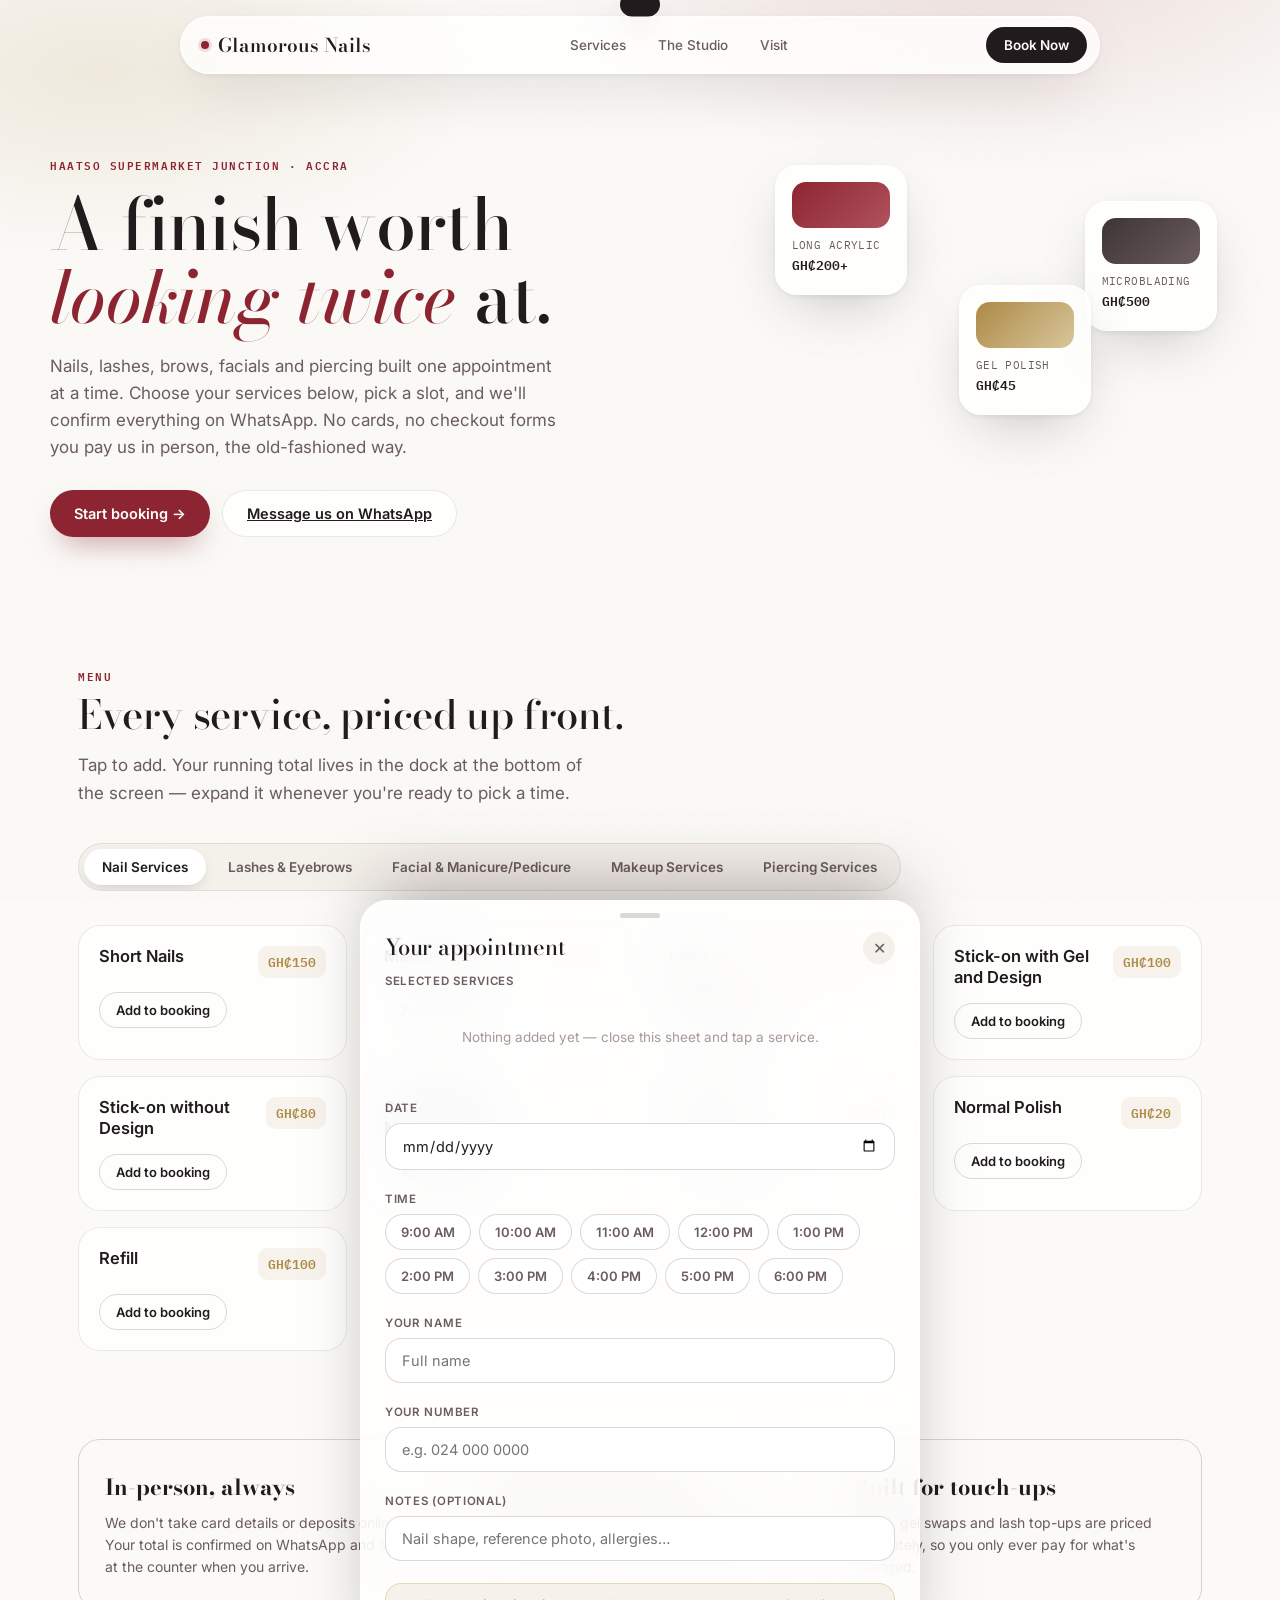
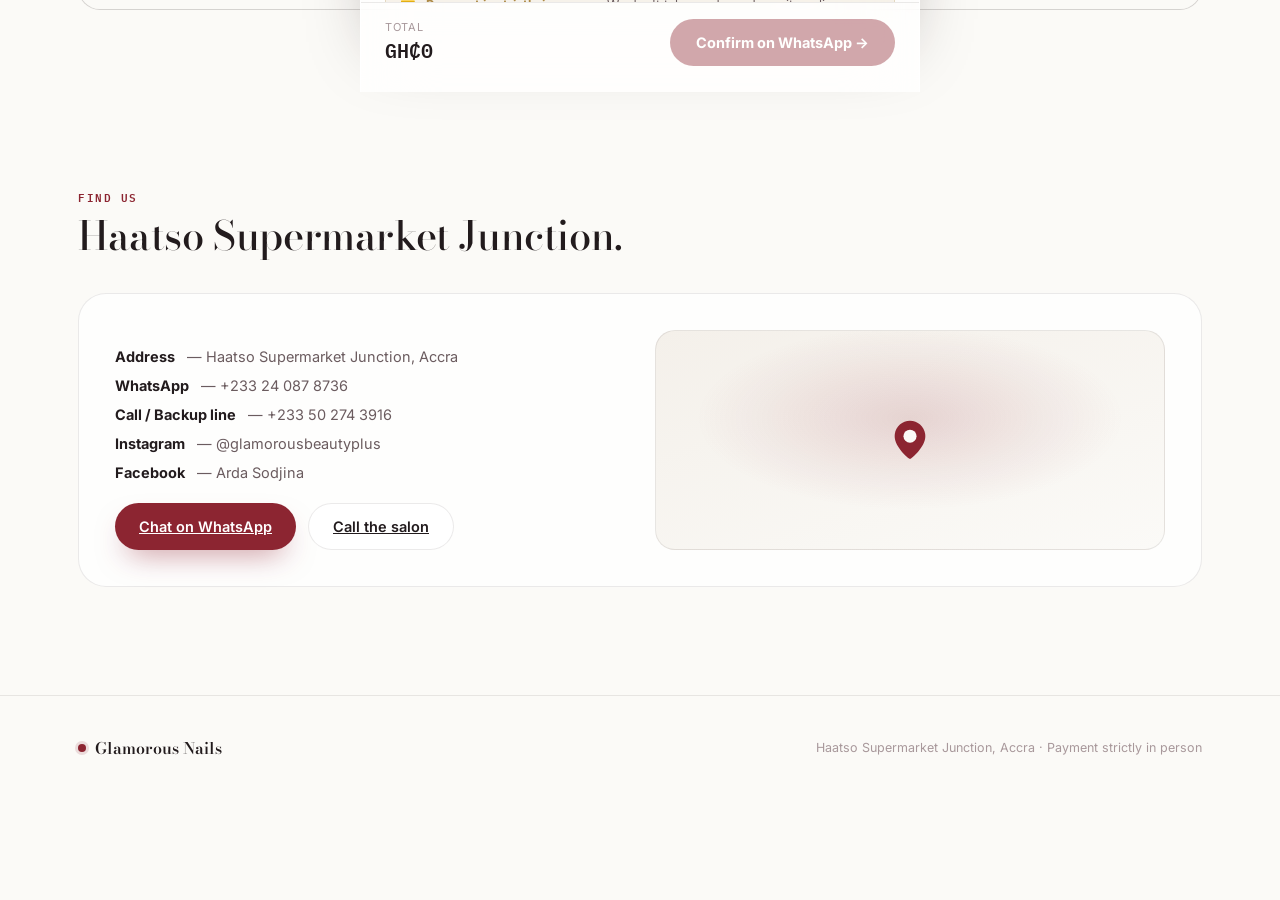
==== index.html @ 8084a193 "Add files via upload" ====
<!DOCTYPE html>
<html lang="en">
<head>
<meta charset="UTF-8">
<meta name="viewport" content="width=device-width, initial-scale=1, viewport-fit=cover">
<title>Glamorous Nails — Haatso, Accra</title>
<meta name="description" content="Book nails, lashes, brows, facials, makeup and piercing at Glamorous Nails, Haatso Supermarket Junction. Payment strictly in person.">
<link rel="manifest" href="manifest.json">
<meta name="theme-color" content="#FBFAF7">
<link rel="icon" href="icon.svg" type="image/svg+xml">
<link rel="stylesheet" href="styles.css">
</head>
<body>
<div class="mica-field"></div>

<nav class="nav">
  <div class="nav-capsule">
    <div class="brand"><span class="dot"></span>Glamorous Nails</div>
    <ul class="nav-links">
      <li><a href="#services">Services</a></li>
      <li><a href="#studio">The Studio</a></li>
      <li><a href="#visit">Visit</a></li>
    </ul>
    <button class="nav-cta" onclick="document.getElementById('services').scrollIntoView({behavior:'smooth'})">Book Now</button>
  </div>
</nav>

<main>
  <section class="hero wrap">
    <div class="hero-grid">
      <div>
        <span class="eyebrow">Haatso Supermarket Junction · Accra</span>
        <h1 class="h-display">A finish worth <em>looking twice</em> at.</h1>
        <p class="p-lede">Nails, lashes, brows, facials and piercing built one appointment at a time. Choose your services below, pick a slot, and we'll confirm everything on WhatsApp. No cards, no checkout forms you pay us in person, the old-fashioned way.</p>
        <div class="hero-actions">
          <button class="btn btn-primary" onclick="document.getElementById('services').scrollIntoView({behavior:'smooth'})">Start booking →</button>
          <a class="btn btn-ghost" id="heroWhatsapp" href="#" target="_blank" rel="noopener">Message us on WhatsApp</a>
        </div>
      </div>
      <div class="swatch-stage" aria-hidden="true">
        <div class="swatch s1">
          <div class="cap" style="background:linear-gradient(135deg,#8C2531,#B0525C)"></div>
          <div class="lbl">LONG ACRYLIC</div>
          <div class="prc">GH₵200+</div>
        </div>
        <div class="swatch s2">
          <div class="cap" style="background:linear-gradient(135deg,#AD8A46,#D8C69C)"></div>
          <div class="lbl">GEL POLISH</div>
          <div class="prc">GH₵45</div>
        </div>
        <div class="swatch s3">
          <div class="cap" style="background:linear-gradient(135deg,#3E3436,#6B5C5F)"></div>
          <div class="lbl">MICROBLADING</div>
          <div class="prc">GH₵500</div>
        </div>
      </div>
    </div>
  </section>

  <section class="section" id="services">
    <div class="wrap">
      <div class="section-head">
        <span class="eyebrow">Menu</span>
        <h2 class="h-display">Every service, priced up front.</h2>
        <p class="p-lede">Tap to add. Your running total lives in the dock at the bottom of the screen — expand it whenever you're ready to pick a time.</p>
      </div>
      <div class="segmented" id="categoryTabs" role="tablist"></div>
      <div class="service-grid" id="serviceGrid"></div>
    </div>
  </section>

  <section class="section" id="studio" style="padding-top:0;">
    <div class="wrap">
      <div class="strip">
        <div>
          <h4>In-person, always</h4>
          <p>We don't take card details or deposits online. Your total is confirmed on WhatsApp and settled at the counter when you arrive.</p>
        </div>
        <div>
          <h4>One chair, your pace</h4>
          <p>Appointments are booked in named time slots so you're never waiting behind a queue of walk-ins.</p>
        </div>
        <div>
          <h4>Built for touch-ups</h4>
          <p>Refills, gel swaps and lash top-ups are priced separately, so you only ever pay for what's changed.</p>
        </div>
      </div>
    </div>
  </section>

  <section class="section" id="visit">
    <div class="wrap">
      <div class="section-head">
        <span class="eyebrow">Find us</span>
        <h2 class="h-display">Haatso Supermarket Junction.</h2>
      </div>
      <div class="loc-card">
        <div>
          <ul class="loc-list">
            <li><b>Address</b> — Haatso Supermarket Junction, Accra</li>
            <li><b>WhatsApp</b> — +233 24 087 8736</li>
            <li><b>Call / Backup line</b> — +233 50 274 3916</li>
            <li><b>Instagram</b> — @glamorousbeautyplus</li>
            <li><b>Facebook</b> — Arda Sodjina</li>
          </ul>
          <div class="hero-actions" style="margin-top:22px;">
            <a class="btn btn-primary" id="visitWhatsapp" href="#" target="_blank" rel="noopener">Chat on WhatsApp</a>
            <a class="btn btn-ghost" id="visitCall" href="#">Call the salon</a>
          </div>
        </div>
        <div class="pin-graphic">
          <svg width="46" height="46" viewBox="0 0 24 24" fill="none" aria-hidden="true">
            <path d="M12 2C7.6 2 4 5.6 4 10c0 5.6 7 11.3 7.3 11.5a1 1 0 0 0 1.4 0C13 21.3 20 15.6 20 10c0-4.4-3.6-8-8-8z" fill="#8C2531"/>
            <circle cx="12" cy="10" r="3.4" fill="#FBFAF7"/>
          </svg>
        </div>
      </div>
    </div>
  </section>
</main>

<footer>
  <div class="wrap foot-row">
    <div class="brand" style="font-size:16px;"><span class="dot"></span>Glamorous Nails</div>
    <small>Haatso Supermarket Junction, Accra · Payment strictly in person</small>
  </div>
</footer>

<!-- Vanity Dock: collapsed pill -->
<div class="dock-wrap">
  <div class="dock" id="dock" hidden>
    <div class="dock-info">
      <span class="count" id="dockCount">0 services</span>
      <span class="total" id="dockTotal">GH₵0</span>
    </div>
    <button class="dock-cta" id="dockOpen">Review &amp; book</button>
  </div>
</div>

<!-- Booking sheet -->
<div class="sheet-scrim" id="scrim"></div>
<div class="sheet" id="sheet" role="dialog" aria-modal="true" aria-label="Book your appointment">
  <div class="sheet-handle"></div>
  <div class="sheet-head">
    <h3 class="h-display">Your appointment</h3>
    <button class="sheet-close" id="sheetClose" aria-label="Close">✕</button>
  </div>
  <div class="sheet-body">
    <div>
      <span class="field-label">Selected services</span>
      <div class="selected-list" id="selectedList"></div>
    </div>

    <div>
      <span class="field-label">Date</span>
      <input class="field-input" type="date" id="dateInput">
      <div id="dateWarning" style="display:none;color:#8C2531;font-size:12.5px;margin-top:8px;">This date is closed — please pick another.</div>
    </div>

    <div>
      <span class="field-label">Time</span>
      <div class="chip-row" id="timeChips"></div>
    </div>

    <div>
      <span class="field-label">Your name</span>
      <input class="field-input" type="text" id="nameInput" placeholder="Full name">
    </div>

    <div>
      <span class="field-label">Your number</span>
      <input class="field-input" type="tel" id="phoneInput" placeholder="e.g. 024 000 0000">
    </div>

    <div>
      <span class="field-label">Notes (optional)</span>
      <input class="field-input" type="text" id="notesInput" placeholder="Nail shape, reference photo, allergies…">
    </div>

    <div class="pay-note"><span>💳</span><span><b>Payment is strictly in person.</b> We don't take cards or deposits online — settle up at the counter when you arrive.</span></div>
  </div>
  <div class="sheet-foot">
    <div class="sheet-total">
      <span class="lbl">Total</span>
      <span class="amt" id="sheetTotal">GH₵0</span>
    </div>
    <button class="confirm-btn" id="confirmBtn" disabled>Confirm on WhatsApp →</button>
  </div>
</div>

<div class="toast" id="toast"></div>

<script src="data.js"></script>
<script src="app.js"></script>
</body>
</html>
---- styles.css ----
/* ==========================================================================
   GLAMOROUS NAILS — Design tokens
   Base: porcelain white (Windows 11 Mica, lit not dark)
   Chrome: macOS vibrancy + iOS sheets (blur, hairline borders, spring easing)
   Touch targets: Android Material You (soft pill geometry, tonal ripple)
   Signature: The Vanity Dock — a Dynamic-Island-style pill that expands
   into the full booking sheet.
   ========================================================================== */

@import url('https://fonts.googleapis.com/css2?family=Bodoni+Moda:ital,opsz,wght@0,6..96,400;0,6..96,500;0,6..96,600;0,6..96,700;1,6..96,500&family=Inter:wght@400;500;600;700&family=IBM+Plex+Mono:wght@500;600&display=swap');

:root{
  /* --- color: porcelain + lacquer + antique gold --- */
  --porcelain:      #FBFAF7;
  --porcelain-dim:  #F4F0EA;
  --ink:            #221B1D;
  --ink-soft:       #6B5C5F;
  --ink-faint:      #A8989B;
  --lacquer:        #8C2531;   /* the one bold accent — a lacquer bottle cap */
  --lacquer-dim:    #B0525C;
  --gold:           #AD8A46;
  --gold-soft:      #D8C69C;
  --line:           rgba(34,27,29,0.09);
  --line-strong:    rgba(34,27,29,0.16);

  /* --- glass / mica surfaces (light) --- */
  --glass-fill:     rgba(255,255,255,0.62);
  --glass-fill-2:   rgba(255,255,255,0.78);
  --glass-border:   rgba(255,255,255,0.9);
  --glass-shadow:   0 20px 60px -20px rgba(34,20,22,0.28), 0 2px 8px -2px rgba(34,20,22,0.10);

  /* --- type --- */
  --font-display: 'Bodoni Moda', 'Times New Roman', serif;
  --font-body: 'Inter', -apple-system, BlinkMacSystemFont, 'Segoe UI', sans-serif;
  --font-mono: 'IBM Plex Mono', ui-monospace, monospace;

  /* --- motion: iOS spring-flavoured cubic beziers --- */
  --ease-spring: cubic-bezier(0.2, 0, 0, 1);
  --ease-out: cubic-bezier(0.16, 1, 0.3, 1);

  --radius-pill: 999px;
  --radius-card: 22px;
  --radius-sheet: 28px;
}

*{ box-sizing:border-box; -webkit-tap-highlight-color: transparent; }
html{ scroll-behavior:smooth; }
body{
  margin:0;
  background: var(--porcelain);
  color: var(--ink);
  font-family: var(--font-body);
  -webkit-font-smoothing: antialiased;
  overflow-x:hidden;
}
img{ max-width:100%; display:block; }
button{ font-family:inherit; cursor:pointer; }
a{ color:inherit; }

@media (prefers-reduced-motion: reduce){
  *{ animation-duration: 0.001ms !important; animation-iteration-count:1 !important; transition-duration:0.001ms !important; scroll-behavior:auto !important; }
}

/* ---------- ambient Mica backdrop ---------- */
.mica-field{
  position: fixed; inset:0; z-index:-1; pointer-events:none;
  background:
    radial-gradient(60% 42% at 78% -6%, rgba(202,150,150,0.28), transparent 60%),
    radial-gradient(50% 34% at 8% 8%, rgba(173,138,70,0.14), transparent 60%),
    var(--porcelain);
}
.mica-field::after{
  content:"";
  position:absolute; inset:0;
  opacity:0.035;
  background-image:url("data:image/svg+xml,%3Csvg xmlns='http://www.w3.org/2000/svg' width='120' height='120'%3E%3Cfilter id='n'%3E%3CfeTurbulence type='fractalNoise' baseFrequency='0.9' numOctaves='2' stitchTiles='stitch'/%3E%3C/filter%3E%3Crect width='100%25' height='100%25' filter='url(%23n)'/%3E%3C/svg%3E");
  mix-blend-mode:multiply;
}

/* ---------- layout helpers ---------- */
.wrap{ max-width:1180px; margin:0 auto; padding:0 28px; }
.eyebrow{
  font-family:var(--font-mono); font-size:11px; letter-spacing:0.14em; text-transform:uppercase;
  color:var(--lacquer); font-weight:600;
}
.h-display{ font-family:var(--font-display); font-weight:500; letter-spacing:-0.01em; line-height:1.02; }
.p-lede{ color:var(--ink-soft); font-size:17px; line-height:1.6; max-width:46ch; }

/* ---------- nav: macOS menu-bar vibrancy capsule ---------- */
.nav{
  position:sticky; top:0; z-index:60;
  display:flex; align-items:center; justify-content:center;
  padding:16px 0;
}
.nav-capsule{
  width:100%; max-width:920px; margin:0 20px;
  display:flex; align-items:center; justify-content:space-between;
  gap:18px;
  padding:10px 12px 10px 20px;
  background: var(--glass-fill-2);
  backdrop-filter: blur(30px) saturate(210%);
  -webkit-backdrop-filter: blur(30px) saturate(210%);
  border:1px solid var(--glass-border);
  border-radius: var(--radius-pill);
  box-shadow: var(--glass-shadow);
}
.brand{ display:flex; align-items:center; gap:9px; font-family:var(--font-display); font-size:19px; font-weight:600; }
.brand .dot{ width:8px; height:8px; border-radius:50%; background:var(--lacquer); box-shadow:0 0 0 3px rgba(140,37,49,0.14); }
.nav-links{ display:flex; gap:4px; list-style:none; margin:0; padding:0; }
.nav-links a{
  display:block; padding:9px 14px; border-radius:var(--radius-pill);
  font-size:13.5px; font-weight:500; color:var(--ink-soft); text-decoration:none;
  transition: background .25s var(--ease-spring), color .25s var(--ease-spring);
}
.nav-links a:hover{ background:rgba(34,27,29,0.06); color:var(--ink); }
.nav-cta{
  font-size:13.5px; font-weight:600; padding:10px 18px; border-radius:var(--radius-pill);
  background:var(--ink); color:var(--porcelain); border:none;
  transition: transform .2s var(--ease-spring), background .2s;
}
.nav-cta:hover{ background:var(--lacquer); transform:translateY(-1px); }
@media (max-width:760px){ .nav-links{ display:none; } }

/* ---------- hero ---------- */
.hero{ padding:64px 0 40px; position:relative; }
.hero-grid{ display:grid; grid-template-columns:1.15fr 0.85fr; gap:40px; align-items:center; }
@media (max-width:900px){ .hero-grid{ grid-template-columns:1fr; } }
.hero h1{ font-size:clamp(40px,6vw,72px); margin:14px 0 18px; }
.hero h1 em{ font-style:italic; color:var(--lacquer); }
.hero-actions{ display:flex; gap:12px; margin-top:28px; flex-wrap:wrap; }

.btn{
  border:none; border-radius:var(--radius-pill); font-weight:600; font-size:14.5px;
  padding:14px 24px; display:inline-flex; align-items:center; gap:8px;
  transition: transform .22s var(--ease-spring), box-shadow .22s var(--ease-spring), background .2s;
}
.btn-primary{ background:var(--lacquer); color:#fff; box-shadow:0 14px 30px -12px rgba(140,37,49,0.55); }
.btn-primary:hover{ transform:translateY(-2px); box-shadow:0 18px 34px -12px rgba(140,37,49,0.6); }
.btn-ghost{ background:var(--glass-fill-2); color:var(--ink); border:1px solid var(--line); }
.btn-ghost:hover{ background:#fff; }

/* swatch stack — signature hero ornament: nail polish caps as chips */
.swatch-stage{ position:relative; height:360px; }
.swatch{
  position:absolute; width:132px; padding:16px 16px 18px;
  background:var(--glass-fill-2); border:1px solid var(--glass-border);
  border-radius:var(--radius-card); backdrop-filter:blur(24px) saturate(200%);
  -webkit-backdrop-filter:blur(24px) saturate(200%);
  box-shadow:var(--glass-shadow);
  animation: float 7s var(--ease-spring) infinite;
}
.swatch .cap{ width:100%; height:46px; border-radius:14px; margin-bottom:10px; }
.swatch .lbl{ font-family:var(--font-mono); font-size:10.5px; letter-spacing:.04em; color:var(--ink-soft); }
.swatch .prc{ font-family:var(--font-mono); font-size:12.5px; font-weight:600; margin-top:2px; }
.swatch.s1{ top:0; left:6%; z-index:3; }
.swatch.s2{ top:120px; left:44%; z-index:2; animation-delay:1.4s; }
.swatch.s3{ top:36px; left:70%; z-index:1; animation-delay:2.7s; }
@keyframes float{ 0%,100%{ transform:translateY(0) rotate(-2deg);} 50%{ transform:translateY(-10px) rotate(1deg);} }

/* ---------- section shell ---------- */
.section{ padding:88px 0; }
.section-head{ margin-bottom:36px; max-width:640px; }
.section-head h2{ font-size:clamp(28px,3.4vw,40px); margin:10px 0 12px; }

/* ---------- segmented control (iOS) for categories ---------- */
.segmented{
  display:flex; gap:4px; padding:5px; width:max-content; max-width:100%; overflow-x:auto;
  background:var(--porcelain-dim); border:1px solid var(--line);
  border-radius:var(--radius-pill); margin-bottom:34px;
}
.segmented button{
  border:none; background:transparent; padding:10px 18px; border-radius:var(--radius-pill);
  font-size:13.5px; font-weight:600; color:var(--ink-soft); white-space:nowrap;
  transition: background .28s var(--ease-spring), color .28s var(--ease-spring), box-shadow .28s;
}
.segmented button.active{ background:#fff; color:var(--ink); box-shadow:0 6px 16px -6px rgba(34,20,22,0.22); }

/* ---------- service cards (Mica card + Material pill actions) ---------- */
.service-grid{ display:grid; grid-template-columns:repeat(auto-fill,minmax(258px,1fr)); gap:16px; }
.card{
  background:var(--glass-fill-2); border:1px solid var(--line);
  border-radius:var(--radius-card); padding:20px;
  display:flex; flex-direction:column; gap:14px;
  transition: transform .3s var(--ease-spring), box-shadow .3s var(--ease-spring), border-color .3s;
}
.card:hover{ transform:translateY(-3px); box-shadow:var(--glass-shadow); border-color:transparent; }
.card-top{ display:flex; justify-content:space-between; align-items:flex-start; gap:10px; }
.card h3{ font-size:16.5px; margin:0; font-weight:600; line-height:1.3; }
.card .note{ font-size:12px; color:var(--ink-faint); margin-top:2px; }
.price-tag{
  font-family:var(--font-mono); font-weight:600; font-size:13px; color:var(--gold);
  background:rgba(173,138,70,0.10); padding:5px 10px; border-radius:10px; white-space:nowrap;
}
.card-add{
  align-self:flex-start; border:1px solid var(--line-strong); background:transparent;
  color:var(--ink); font-weight:600; font-size:13px; padding:9px 16px;
  border-radius:var(--radius-pill);
  transition: all .25s var(--ease-spring);
}
.card-add:hover{ background:var(--ink); color:#fff; border-color:var(--ink); }
.card-add.added{ background:var(--lacquer); border-color:var(--lacquer); color:#fff; }

/* ---------- about / signature strip ---------- */
.strip{
  display:grid; grid-template-columns:repeat(3,1fr); gap:1px;
  background:var(--line); border-radius:var(--radius-card); overflow:hidden; border:1px solid var(--line);
}
@media (max-width:760px){ .strip{ grid-template-columns:1fr; } }
.strip > div{ background:var(--porcelain); padding:30px 26px; }
.strip h4{ font-family:var(--font-display); font-size:22px; margin:0 0 8px; }
.strip p{ color:var(--ink-soft); font-size:14px; line-height:1.6; margin:0; }

/* ---------- location ---------- */
.loc-card{
  background:var(--glass-fill-2); border:1px solid var(--line); border-radius:var(--radius-sheet);
  padding:36px; display:grid; grid-template-columns:1fr 1fr; gap:30px; align-items:center;
}
@media (max-width:760px){ .loc-card{ grid-template-columns:1fr; } }
.loc-list{ list-style:none; margin:18px 0 0; padding:0; display:flex; flex-direction:column; gap:12px; }
.loc-list li{ display:flex; gap:12px; align-items:flex-start; font-size:14.5px; color:var(--ink-soft); }
.loc-list b{ color:var(--ink); }
.pin-graphic{
  height:220px; border-radius:20px;
  background:
    radial-gradient(60% 60% at 50% 40%, rgba(140,37,49,0.16), transparent 70%),
    linear-gradient(160deg, var(--porcelain-dim), var(--porcelain));
  border:1px solid var(--line);
  display:flex; align-items:center; justify-content:center;
}

/* ---------- footer ---------- */
footer{ padding:40px 0 140px; border-top:1px solid var(--line); margin-top:20px; }
.foot-row{ display:flex; justify-content:space-between; align-items:center; flex-wrap:wrap; gap:14px; }
.foot-row small{ color:var(--ink-faint); font-size:12.5px; }

/* ==========================================================================
   THE VANITY DOCK — signature element
   Collapsed: Dynamic-Island-style pill, bottom-center, always on top.
   Expanded: full-height iOS sheet with macOS vibrancy + Mica surface,
   Material-You rounded time chips inside.
   ========================================================================== */
.dock-wrap{ position:fixed; left:0; right:0; bottom:18px; z-index:80; display:flex; justify-content:center; pointer-events:none; }
.dock{
  pointer-events:auto;
  display:flex; align-items:center; gap:14px;
  background: rgba(24,18,19,0.86);
  color:#fff;
  backdrop-filter: blur(24px) saturate(180%);
  -webkit-backdrop-filter: blur(24px) saturate(180%);
  border:1px solid rgba(255,255,255,0.12);
  border-radius: var(--radius-pill);
  padding:10px 10px 10px 20px;
  box-shadow: 0 24px 50px -16px rgba(0,0,0,0.5);
  transition: all .45s var(--ease-spring);
  max-width: min(94vw, 420px);
}
.dock-info{ display:flex; flex-direction:column; line-height:1.25; }
.dock-info .count{ font-size:13px; font-weight:600; }
.dock-info .total{ font-family:var(--font-mono); font-size:12px; color:var(--gold-soft); }
.dock-cta{
  background:var(--lacquer); color:#fff; border:none; border-radius:var(--radius-pill);
  padding:11px 18px; font-weight:600; font-size:13px; white-space:nowrap;
  transition: transform .2s var(--ease-spring), background .2s;
}
.dock-cta:hover{ background:var(--lacquer-dim); transform:translateY(-1px); }
.dock[hidden]{ display:none; }

/* sheet overlay */
.sheet-scrim{
  position:fixed; inset:0; z-index:90; background:rgba(20,14,15,0.42);
  backdrop-filter:blur(3px); opacity:0; pointer-events:none; transition:opacity .35s var(--ease-out);
}
.sheet-scrim.open{ opacity:1; pointer-events:auto; }
.sheet{
  position:fixed; left:50%; bottom:0; z-index:95;
  width:min(560px, 100vw);
  transform:translate(-50%, 100%);
  transition: transform .48s var(--ease-spring);
  max-height:88vh; display:flex; flex-direction:column;
  background: var(--glass-fill-2);
  backdrop-filter: blur(34px) saturate(210%);
  -webkit-backdrop-filter: blur(34px) saturate(210%);
  border:1px solid rgba(255,255,255,0.7);
  border-bottom:none;
  border-radius: var(--radius-sheet) var(--radius-sheet) 0 0;
  box-shadow: 0 -30px 70px -20px rgba(34,20,22,0.35);
}
.sheet.open{ transform:translate(-50%, 0); }
.sheet-handle{ width:40px; height:5px; border-radius:3px; background:var(--line-strong); margin:12px auto 4px; }
.sheet-head{ display:flex; justify-content:space-between; align-items:center; padding:10px 24px 4px; }
.sheet-head h3{ font-family:var(--font-display); font-size:22px; margin:0; }
.sheet-close{ background:var(--porcelain-dim); border:none; width:32px; height:32px; border-radius:50%; font-size:16px; color:var(--ink-soft); }
.sheet-body{ overflow-y:auto; padding:6px 24px 24px; display:flex; flex-direction:column; gap:22px; }

.selected-list{ display:flex; flex-direction:column; gap:8px; }
.selected-row{
  display:flex; justify-content:space-between; align-items:center; gap:10px;
  padding:10px 14px; background:rgba(255,255,255,0.55); border:1px solid var(--line);
  border-radius:16px; font-size:13.5px;
}
.selected-row .rm{ background:none; border:none; color:var(--ink-faint); font-size:15px; padding:2px 6px; }
.field-label{ font-size:11.5px; font-weight:600; letter-spacing:.06em; text-transform:uppercase; color:var(--ink-soft); margin-bottom:8px; display:block; }
.field-input{
  width:100%; border:1px solid var(--line-strong); background:#fff; border-radius:16px;
  padding:13px 16px; font-size:14.5px; font-family:var(--font-body); color:var(--ink);
}
.field-input:focus{ outline:2px solid var(--lacquer); outline-offset:1px; }

.chip-row{ display:flex; flex-wrap:wrap; gap:8px; }
.chip{
  border:1px solid var(--line-strong); background:#fff; color:var(--ink-soft);
  border-radius:var(--radius-pill); padding:9px 15px; font-size:13px; font-weight:600;
  transition: all .22s var(--ease-spring);
}
.chip.active{ background:var(--ink); border-color:var(--ink); color:#fff; }
.chip:disabled{ opacity:0.35; text-decoration:line-through; cursor:not-allowed; }

.pay-note{
  display:flex; gap:10px; align-items:flex-start; font-size:12.5px; color:var(--ink-soft);
  background:rgba(173,138,70,0.10); border:1px solid rgba(173,138,70,0.25);
  padding:12px 14px; border-radius:16px; line-height:1.5;
}
.pay-note b{ color:var(--gold); }

.sheet-foot{ display:flex; justify-content:space-between; align-items:center; padding:16px 24px 26px; border-top:1px solid var(--line); }
.sheet-total{ display:flex; flex-direction:column; }
.sheet-total .lbl{ font-size:11px; color:var(--ink-faint); text-transform:uppercase; letter-spacing:.06em; }
.sheet-total .amt{ font-family:var(--font-mono); font-size:20px; font-weight:600; }
.confirm-btn{
  background:var(--lacquer); color:#fff; border:none; border-radius:var(--radius-pill);
  padding:15px 26px; font-weight:700; font-size:14.5px; display:flex; align-items:center; gap:8px;
  transition: transform .22s var(--ease-spring), box-shadow .22s;
  box-shadow:0 16px 30px -12px rgba(140,37,49,0.55);
}
.confirm-btn:hover{ transform:translateY(-2px); }
.confirm-btn:disabled{ opacity:0.4; box-shadow:none; transform:none; cursor:not-allowed; }

/* toast */
.toast{
  position:fixed; left:50%; top:26px; transform:translate(-50%,-140%);
  background:var(--ink); color:#fff; padding:12px 20px; border-radius:var(--radius-pill);
  font-size:13.5px; font-weight:500; z-index:120; box-shadow:0 14px 30px -10px rgba(0,0,0,0.4);
  transition: transform .4s var(--ease-spring);
}
.toast.show{ transform:translate(-50%,0); }

.empty-note{ font-size:13.5px; color:var(--ink-faint); text-align:center; padding:20px 0; }
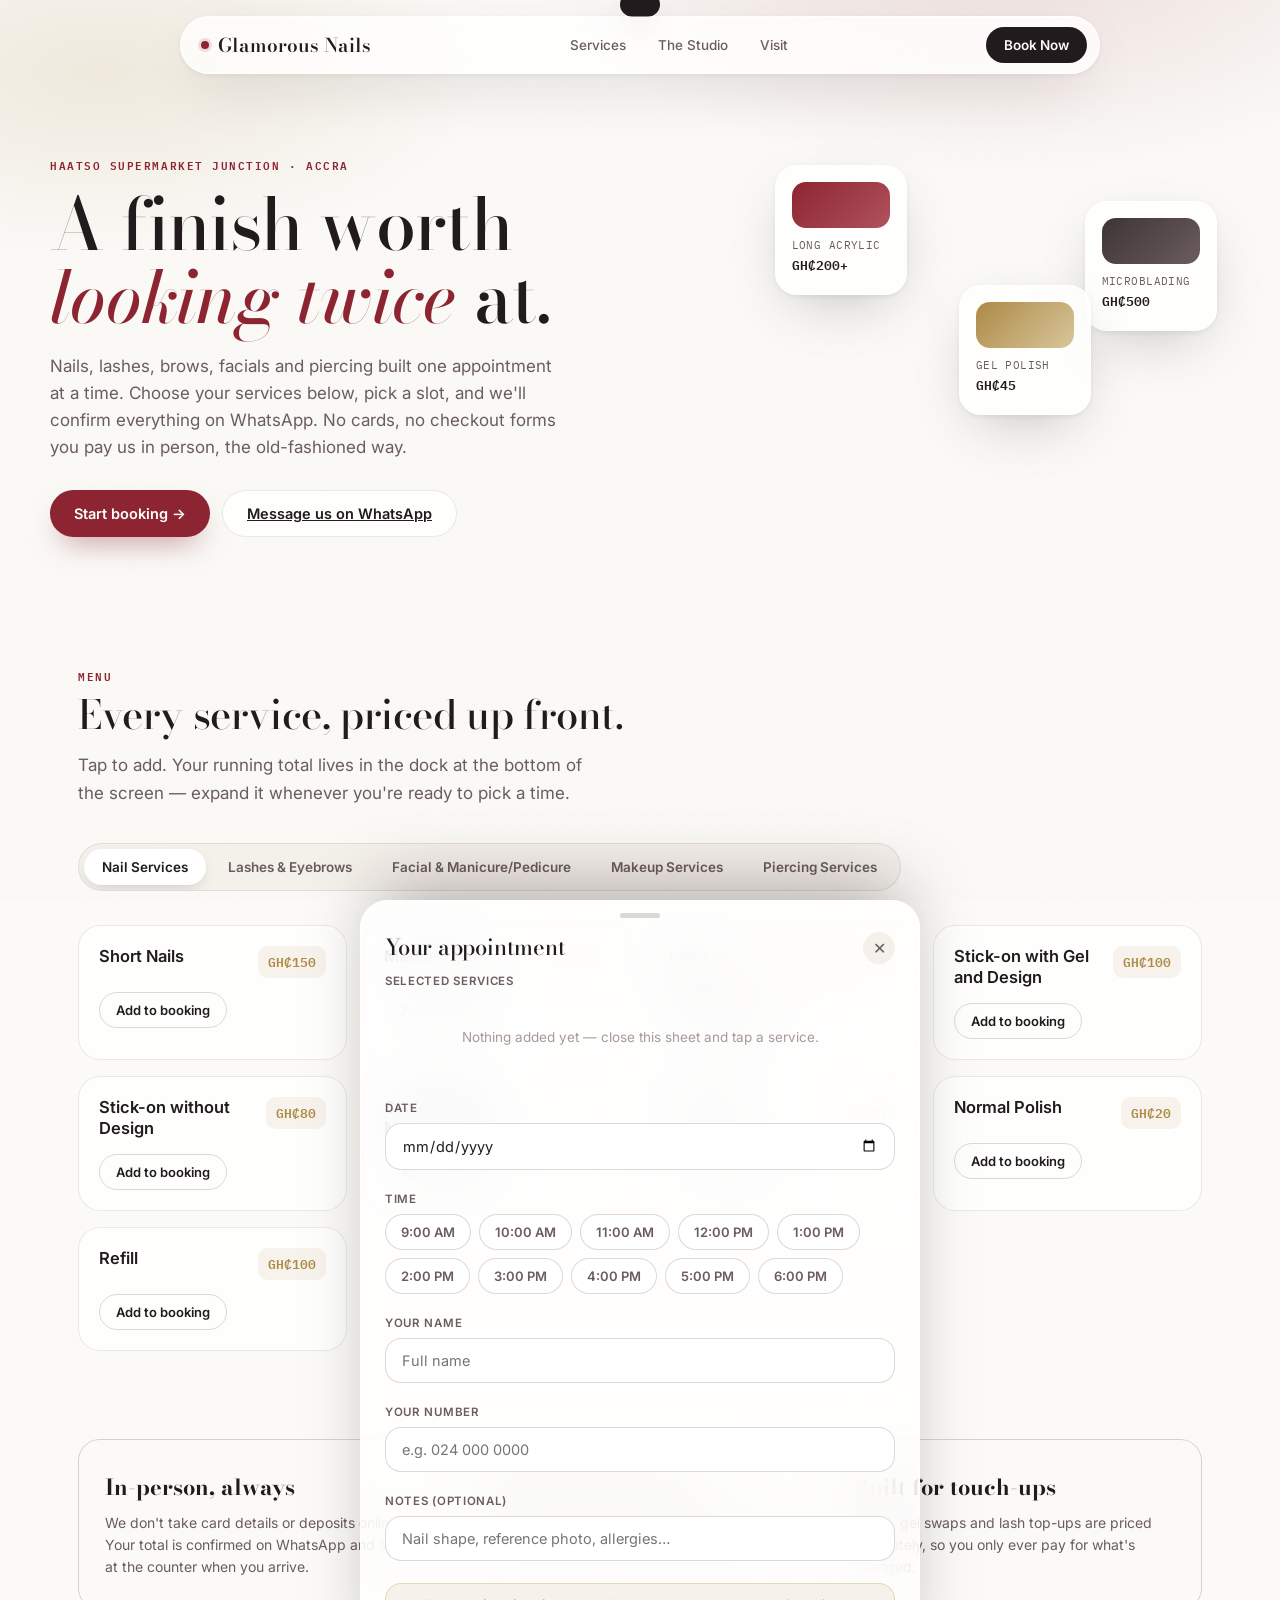
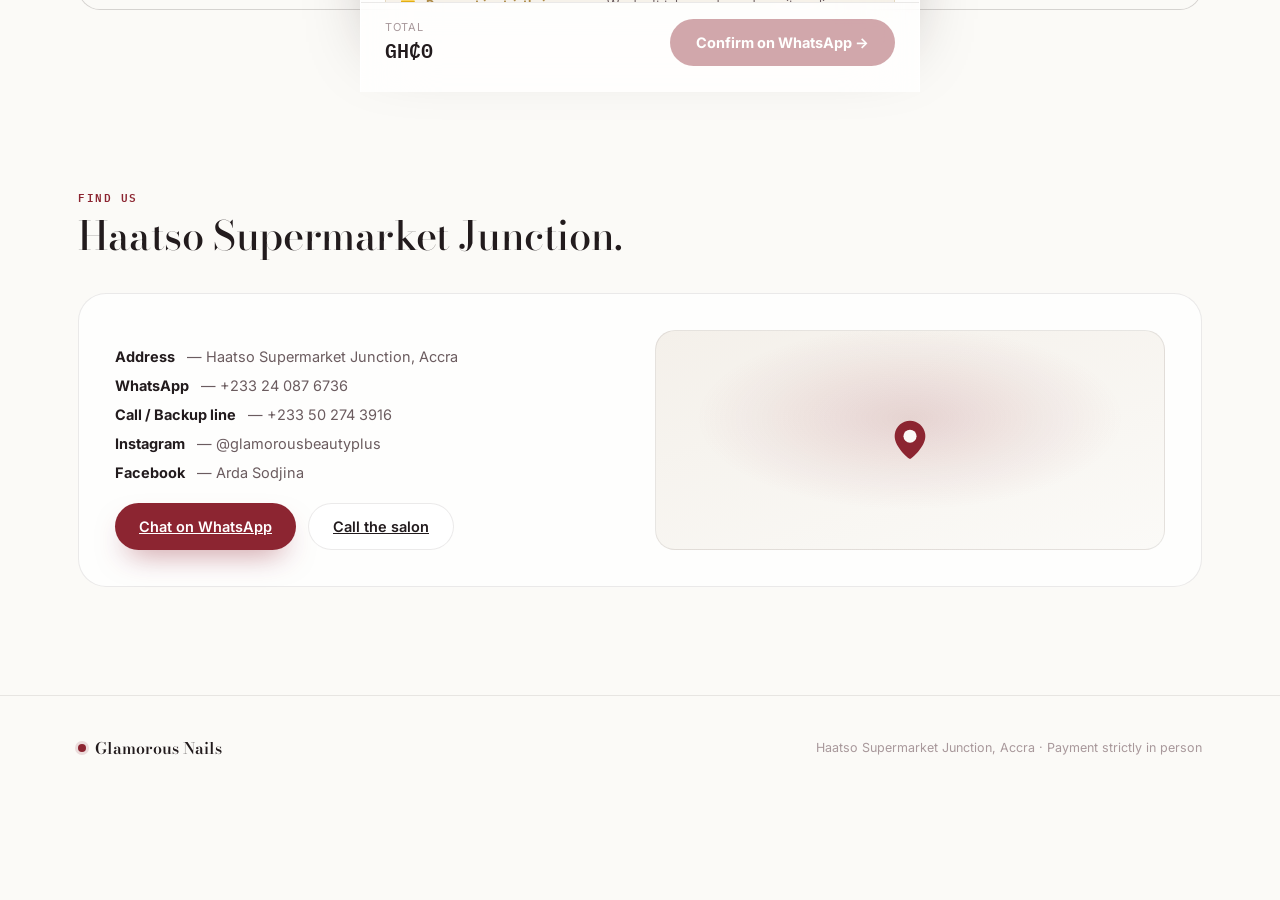
==== commit a7685d93: "Update index.html" ====
--- a/index.html
+++ b/index.html
@@ -98,7 +98,7 @@
         <div>
           <ul class="loc-list">
             <li><b>Address</b> — Haatso Supermarket Junction, Accra</li>
-            <li><b>WhatsApp</b> — +233 24 087 8736</li>
+            <li><b>WhatsApp</b> — +233 24 087 6736</li>
             <li><b>Call / Backup line</b> — +233 50 274 3916</li>
             <li><b>Instagram</b> — @glamorousbeautyplus</li>
             <li><b>Facebook</b> — Arda Sodjina</li>
@@ -193,4 +193,4 @@
 <script src="data.js"></script>
 <script src="app.js"></script>
 </body>
-</html>+</html>
